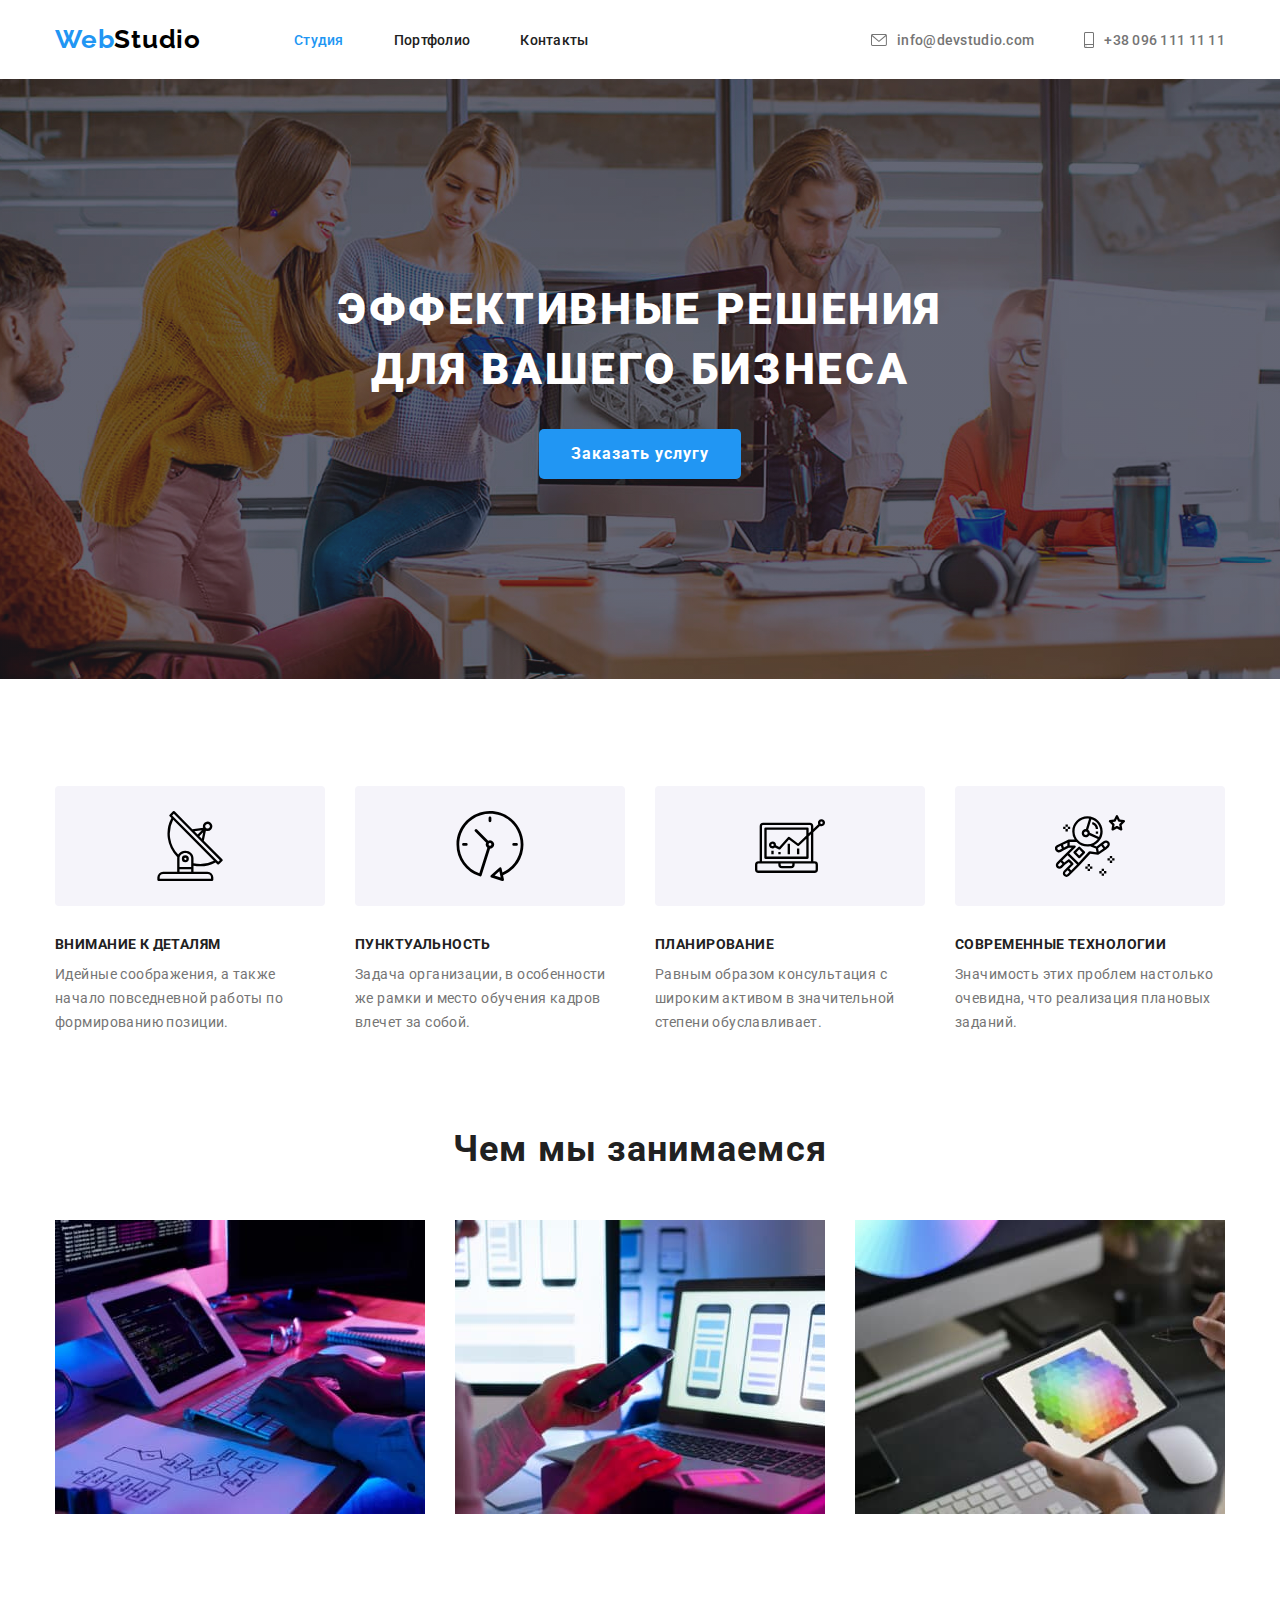
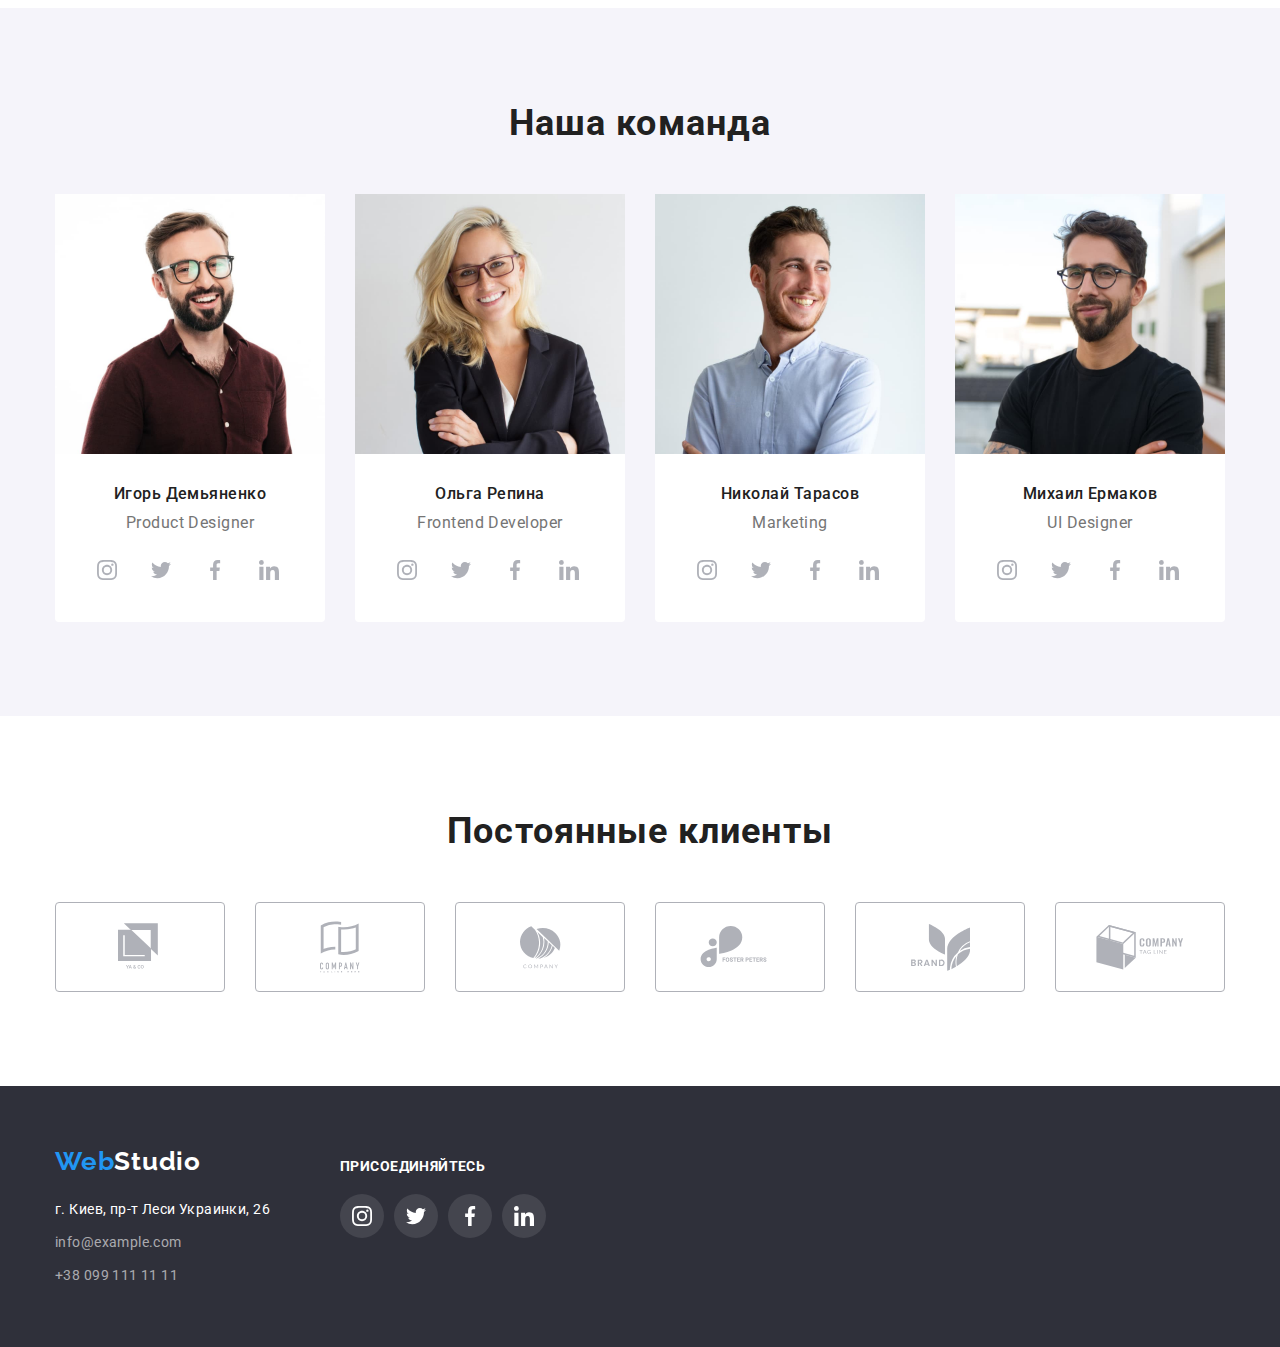
==== index.html @ 97692de7 "add files" ====
<!DOCTYPE html>
<html lang="ru">
  <head>
    <meta charset="UTF-8" />
    <meta name="viewport" content="width=device-width, initial-scale=1.0" />
    <title>Студия</title>
    <link rel="preconnect" href="https://fonts.gstatic.com" />
    <link
      href="https://fonts.googleapis.com/css2?family=Raleway:wght@400;700&family=Roboto:wght@400;500;700;900&display=swap"
      rel="stylesheet"
    />
    <link rel="stylesheet" href="./css/modern-normalize.css" />
    <link rel="stylesheet" href="./css/styles.css" />
  </head>
  <body>
    <!-- навигация в верху страницы-->
    <header>
      <div class="container">
        <nav class="nav-logo">
          <a href="./index.html" class="logo-link"
            ><span class="logo-link-part">Web</span>Studio</a
          >
          <ul class="nav-header">
            <li><a href="" class="nav-header-item current">Студия</a></li>
            <li>
              <a href="./portfolio.html" class="nav-header-item">Портфолио</a>
            </li>
            <li><a href="" class="nav-header-item">Контакты</a></li>
          </ul>
          <ul class="header-contacts">
            <li>
              <a href="mailto:info@devstudio.com" class="header-contacts-item">
                <svg class="icon-mail" width="16" height="12">
                  <use
                    href="./images/icons/symbol-defs.svg#icon-envelope"
                  ></use>
                </svg>
                info@devstudio.com</a
              >
            </li>
            <li>
              <a href="tel:+380961111111" class="header-contacts-item">
                <svg class="icon-smartphone" width="10" height="16">
                  <use
                    href="./images/icons/symbol-defs.svg#icon-smartphone"
                  ></use>
                </svg>
                +38 096 111 11 11</a
              >
            </li>
          </ul>
        </nav>
      </div>
    </header>

    <main>
      <!-- заказать услугу -->
      <section class="tagline-section">
        <div class="container">
          <h1 class="tagline-section-title">
            Эффективные решения для вашего бизнеса
          </h1>
          <a href="#" class="tagline-section-order">Заказать услугу</a>
        </div>
      </section>

      <!-- особенности (Наши преимущества) -->
      <section class="container advantages-section">
        <h2 class="visually-hidden">Наши преимущества</h2>
        <ul class="advantages-section-list">
          <li>
            <div class="icon-advantages-wrapper">
              <svg class="icon-advantages" width="70" height="70">
                <use href="./images/icons/symbol-defs.svg#icon-antenna-1"></use>
              </svg>
            </div>
            <h3 class="advantages-section-title">Внимание к деталям</h3>
            <p class="advantages-section-text">
              Идейные соображения, а также начало повседневной работы по
              формированию позиции.
            </p>
          </li>
          <li>
            <div class="icon-advantages-wrapper">
              <svg class="icon-advantages" width="70" height="70">
                <use href="./images/icons/symbol-defs.svg#icon-clock-1"></use>
              </svg>
            </div>
            <h3 class="advantages-section-title">Пунктуальность</h3>
            <p class="advantages-section-text">
              Задача организации, в особенности же рамки и место обучения кадров
              влечет за собой.
            </p>
          </li>
          <li>
            <div class="icon-advantages-wrapper">
              <svg class="icon-advantages" width="70" height="70">
                <use href="./images/icons/symbol-defs.svg#icon-diagram-1"></use>
              </svg>
            </div>
            <h3 class="advantages-section-title">Планирование</h3>
            <p class="advantages-section-text">
              Равным образом консультация с широким активом в значительной
              степени обуславливает.
            </p>
          </li>
          <li>
            <div class="icon-advantages-wrapper">
              <svg class="icon-advantages" width="70" height="70">
                <use
                  href="./images/icons/symbol-defs.svg#icon-astronaut-1"
                ></use>
              </svg>
            </div>
            <h3 class="advantages-section-title">Современные технологии</h3>
            <p class="advantages-section-text">
              Значимость этих проблем настолько очевидна, что реализация
              плановых заданий.
            </p>
          </li>
        </ul>
      </section>

      <!-- чем мы занимаемся -->
      <section class="busy-section container">
        <h2 class="section-title">Чем мы занимаемся</h2>
        <ul class="busy-section-list">
          <li>
            <img src="./images/pc-graph.jpg" alt="Разработка" />
          </li>
          <li>
            <img src="./images/mob-pc.jpg" alt="Приложения" />
          </li>
          <li>
            <img src="./images/pocket-color.jpg" alt="Дизайн" />
          </li>
        </ul>
      </section>

      <!-- наша команда -->
      <section class="team-section">
        <div class="container">
          <h2 class="section-title">Наша команда</h2>
          <ul>
            <li class="team-section-item">
              <img src="./images/idemyanenko.jpg" alt="Игорь Демьяненко" />
              <div class="team-section-text">
                <h3 class="team-section-name">Игорь Демьяненко</h3>
                <p class="team-section-position">Product Designer</p>
                <ul class="team-social-list">
                  <li class="team-social-item">
                    <a href="#" class="team-social-link">
                      <svg width="44" height="44">
                        <use
                          href="./images/icons/symbol-defs.svg#icon-instagram-2"
                        ></use>
                      </svg>
                    </a>
                  </li>
                  <li class="team-social-item">
                    <a href="#" class="team-social-link">
                      <svg width="44" height="44">
                        <use
                          href="./images/icons/symbol-defs.svg#icon-twitter-1"
                        ></use>
                      </svg>
                    </a>
                  </li>
                  <li class="team-social-item">
                    <a href="#" class="team-social-link">
                      <svg width="44" height="44">
                        <use
                          href="./images/icons/symbol-defs.svg#icon-facebook-1"
                        ></use>
                      </svg>
                    </a>
                  </li>
                  <li class="team-social-item">
                    <a href="#" class="team-social-link">
                      <svg width="44" height="44">
                        <use
                          href="./images/icons/symbol-defs.svg#icon-linkedin-1"
                        ></use>
                      </svg>
                    </a>
                  </li>
                </ul>
              </div>
            </li>
            <li class="team-section-item">
              <img src="./images/orepina.jpg" alt="Ольга Репина" />
              <div class="team-section-text">
                <h3 class="team-section-name">Ольга Репина</h3>
                <p class="team-section-position">Frontend Developer</p>
                <ul class="team-social-list">
                  <li class="team-social-item">
                    <a href="#" class="team-social-link">
                      <svg width="44" height="44">
                        <use
                          href="./images/icons/symbol-defs.svg#icon-instagram-2"
                        ></use>
                      </svg>
                    </a>
                  </li>
                  <li class="team-social-item">
                    <a href="#" class="team-social-link">
                      <svg width="44" height="44">
                        <use
                          href="./images/icons/symbol-defs.svg#icon-twitter-1"
                        ></use>
                      </svg>
                    </a>
                  </li>
                  <li class="team-social-item">
                    <a href="#" class="team-social-link">
                      <svg width="44" height="44">
                        <use
                          href="./images/icons/symbol-defs.svg#icon-facebook-1"
                        ></use>
                      </svg>
                    </a>
                  </li>
                  <li class="team-social-item">
                    <a href="#" class="team-social-link">
                      <svg width="44" height="44">
                        <use
                          href="./images/icons/symbol-defs.svg#icon-linkedin-1"
                        ></use>
                      </svg>
                    </a>
                  </li>
                </ul>
              </div>
            </li>
            <li class="team-section-item">
              <img src="./images/ntarasov.jpg" alt="Николай Тарасов" />
              <div class="team-section-text">
                <h3 class="team-section-name">Николай Тарасов</h3>
                <p class="team-section-position">Marketing</p>
                <ul class="team-social-list">
                  <li class="team-social-item">
                    <a href="#" class="team-social-link">
                      <svg width="44" height="44">
                        <use
                          href="./images/icons/symbol-defs.svg#icon-instagram-2"
                        ></use>
                      </svg>
                    </a>
                  </li>
                  <li class="team-social-item">
                    <a href="#" class="team-social-link">
                      <svg width="44" height="44">
                        <use
                          href="./images/icons/symbol-defs.svg#icon-twitter-1"
                        ></use>
                      </svg>
                    </a>
                  </li>
                  <li class="team-social-item">
                    <a href="#" class="team-social-link">
                      <svg width="44" height="44">
                        <use
                          href="./images/icons/symbol-defs.svg#icon-facebook-1"
                        ></use>
                      </svg>
                    </a>
                  </li>
                  <li class="team-social-item">
                    <a href="#" class="team-social-link">
                      <svg width="44" height="44">
                        <use
                          href="./images/icons/symbol-defs.svg#icon-linkedin-1"
                        ></use>
                      </svg>
                    </a>
                  </li>
                </ul>
              </div>
            </li>
            <li class="team-section-item">
              <img src="./images/mermakov.jpg" alt="Михаил Ермаков" />
              <div class="team-section-text">
                <h3 class="team-section-name">Михаил Ермаков</h3>
                <p class="team-section-position">UI Designer</p>
                <ul class="team-social-list">
                  <li class="team-social-item">
                    <a href="#" class="team-social-link">
                      <svg width="44" height="44">
                        <use
                          href="./images/icons/symbol-defs.svg#icon-instagram-2"
                        ></use>
                      </svg>
                    </a>
                  </li>
                  <li class="team-social-item">
                    <a href="#" class="team-social-link">
                      <svg width="44" height="44">
                        <use
                          href="./images/icons/symbol-defs.svg#icon-twitter-1"
                        ></use>
                      </svg>
                    </a>
                  </li>
                  <li class="team-social-item">
                    <a href="#" class="team-social-link">
                      <svg width="44" height="44">
                        <use
                          href="./images/icons/symbol-defs.svg#icon-facebook-1"
                        ></use>
                      </svg>
                    </a>
                  </li>
                  <li class="team-social-item">
                    <a href="#" class="team-social-link">
                      <svg width="44" height="44">
                        <use
                          href="./images/icons/symbol-defs.svg#icon-linkedin-1"
                        ></use>
                      </svg>
                    </a>
                  </li>
                </ul>
              </div>
            </li>
          </ul>
        </div>
      </section>

      <!-- СЕКЦИЯ ПОСТОЯННЫЕ КЛИЕНТЫ -->
      <section class="regular-customers">
        <div class="container">
          <h2 class="section-title">Постоянные клиенты</h2>
          <ul class="regular-list">
            <li>
              <a href="#" class="regular-link">
                <svg width="44" height="49">
                  <use href="./images/icons/symbol-defs.svg#icon-logo-1"></use>
                </svg>
              </a>
            </li>
            <li>
              <div class="icon-regular-wrapper">
                <a href="#" class="regular-link">
                  <svg width="40" height="52">
                    <use
                      href="./images/icons/symbol-defs.svg#icon-logo-2"
                    ></use>
                  </svg>
                </a>
              </div>
            </li>
            <li>
              <div class="icon-regular-wrapper">
                <a href="#" class="regular-link">
                  <svg width="41" height="43">
                    <use
                      href="./images/icons/symbol-defs.svg#icon-logo-3"
                    ></use>
                  </svg>
                </a>
              </div>
            </li>
            <li>
              <div class="icon-regular-wrapper">
                <a href="#" class="regular-link">
                  <svg width="80" height="42">
                    <use
                      href="./images/icons/symbol-defs.svg#icon-logo-4"
                    ></use>
                  </svg>
                </a>
              </div>
            </li>
            <li>
              <div class="icon-regular-wrapper">
                <a href="#" class="regular-link">
                  <svg width="59" height="47">
                    <use
                      href="./images/icons/symbol-defs.svg#icon-logo-5"
                    ></use>
                  </svg>
                </a>
              </div>
            </li>
            <li>
              <div class="icon-regular-wrapper">
                <a href="#" class="regular-link">
                  <svg width="88" height="45">
                    <use
                      href="./images/icons/symbol-defs.svg#icon-logo-6"
                    ></use>
                  </svg>
                </a>
              </div>
            </li>
          </ul>
        </div>
      </section>
    </main>

    <!-- footer -->
    <footer class="footer">
      <div class="container">
        <div class="footer-contacts-wrapper">
          <a href="./index.html" class="logo-link-footer"
            ><span class="logo-link-part">Web</span>Studio</a
          >
          <address>
            <p class="footer-location-text">г. Киев, пр-т Леси Украинки, 26</p>
            <a href="mailto:info@example.com" class="footer-contacts"
              >info@example.com
            </a>
            <a href="tel:+380991111111" class="footer-contacts"
              >+38 099 111 11 11
            </a>
          </address>
        </div>
        <div class="footer-join">
          <h3>Присоединяйтесь</h3>
          <ul class="footer-social-list">
            <li class="footer-social-item">
              <a href="#" class="footer-social-link">
                <svg width="44" height="44">
                  <use
                    href="./images/icons/symbol-defs.svg#icon-instagram-2"
                  ></use>
                </svg>
              </a>
            </li>
            <li class="footer-social-item">
              <a href="#" class="footer-social-link">
                <svg width="44" height="44">
                  <use
                    href="./images/icons/symbol-defs.svg#icon-twitter-1"
                  ></use>
                </svg>
              </a>
            </li>
            <li class="footer-social-item">
              <a href="#" class="footer-social-link">
                <svg width="44" height="44">
                  <use
                    href="./images/icons/symbol-defs.svg#icon-facebook-1"
                  ></use>
                </svg>
              </a>
            </li>
            <li class="footer-social-item">
              <a href="#" class="footer-social-link">
                <svg width="44" height="44">
                  <use
                    href="./images/icons/symbol-defs.svg#icon-linkedin-1"
                  ></use>
                </svg>
              </a>
            </li>
          </ul>
        </div>
      </div>
    </footer>
  </body>
</html>
---- css/styles.css ----
:root {
  --brand-color: rgba(33, 150, 243, 1);
  --text-blue-color: rgba(33, 150, 243, 1);
  --text-white-color: rgba(255, 255, 255, 1);
  --text-logo-color: rgba(0, 0, 0, 1);
  --text-bold-color: rgba(33, 33, 33, 1);
  --text-main-color: rgba(117, 117, 117, 1);
  --link-hover-color: rgba(33, 150, 243, 1);
  --link-footer-color: rgba(255, 255, 255, 0.6);
  --background-dark: rgba(47, 48, 58, 1);
  --background-light: rgba(245, 244, 250, 1);
  --background-white: rgba(255, 255, 255, 1);

  --card-set-gap: 30px;
}

body {
  font-family: 'Roboto', sans-serif;
  /* font-family: 'Raleway', sans-serif; */
}

h1,
h2,
h3,
h4,
h5,
h6,
p {
  margin: 0;
}

img {
  display: block;
  max-width: 100%;
  height: auto;
}

/* ---COMMON--- */

.section-title {
  font-weight: bold;
  font-size: 36px;
  line-height: 42px;
  text-align: center;
  letter-spacing: 0.03em;
  color: var(--text-bold-color);
}

.nav-header-item.current {
  color: var(--link-hover-color);
}

.visually-hidden {
  position: absolute;
  width: 1px;
  height: 1px;
  margin: -1px;
  border: 0;
  padding: 0;
  white-space: nowrap;
  clip-path: inset(100%);
  clip: rect(0 0 0 0);
  overflow: hidden;
}

/* CONTAINER */
.container {
  width: 1200px;
  padding-left: 15px;
  padding-right: 15px;

  margin-left: auto;
  margin-right: auto;

  /* outline: 1px solid tomato; */
}

/* ---INDEX.HTML--- */

/* HEADER */

.nav-logo,
.nav-header,
.header-contacts {
  display: flex;
}

.nav-logo {
  justify-content: space-between;
  align-items: center;

  padding-top: 24px;
  padding-bottom: 24px;
}

.nav-logo .logo-link {
  font-family: 'Raleway', sans-serif;
  font-weight: bold;
  font-size: 26px;
  line-height: 31px;
  letter-spacing: 0.03em;
  color: var(--text-logo-color);
}

.logo-link {
  margin-right: 93px;
}

.logo-link-part {
  color: var(--brand-color);
}

.nav-header {
  font-weight: 500;
  font-size: 14px;
  line-height: 16px;
  letter-spacing: 0.02em;
}

.nav-header li:not(:first-child) {
  margin-left: 50px;
}

.nav-header-item {
  padding-top: 32px;
  padding-bottom: 19px;

  color: var(--text-bold-color);
}

.nav-header-item:hover,
.nav-header-item:focus {
  color: var(--link-hover-color);
}

.header-contacts {
  font-weight: 500;
  font-size: 14px;
  line-height: 16px;
  letter-spacing: 0.02em;
}

.header-contacts {
  /* margin-left: 331px; */
  margin-left: auto;
}

.header-contacts li:last-child {
  margin-left: 50px;
}

.header-contacts-item {
  display: flex;
  align-items: center;

  color: var(--text-main-color);
}

.header-contacts-item:hover,
.header-contacts-item:focus {
  color: var(--link-hover-color);
}

.icon-mail {
  margin-right: 10px;
  fill: currentColor;
}

.icon-smartphone {
  margin-right: 10px;
  /* fill: var(--text-main-color); */
  fill: currentColor;
}

/* СЕКЦИЯ ЗАКАЗАТЬ УСЛУГУ */

.tagline-section {
  max-width: 1600px;
  /* height: 600px; */
  margin-left: auto;
  margin-right: auto;
  padding-top: 200px;
  padding-bottom: 200px;

  background-color: var(--background-dark);
  background-image: linear-gradient(
      to right,
      rgba(47, 48, 58, 0.4),
      rgba(47, 48, 58, 0.4)
    ),
    url(../images/back-header.jpg);
  background-size: cover;
  background-repeat: no-repeat;
  background-position: center;
  text-align: center;
}

.tagline-section-title {
  /* padding-top: 200px; */
  width: 696px;
  margin-left: auto;
  margin-right: auto;

  font-weight: 900;
  font-size: 44px;
  line-height: 60px;
  /* or 136% */

  letter-spacing: 0.06em;
  text-transform: uppercase;
  color: var(--text-white-color);
}

.tagline-section-order {
  display: inline-block;
  margin-top: 30px;
  /* margin-bottom: 200px; */
  padding: 10px 32px;

  font-weight: bold;
  font-size: 16px;
  line-height: 30px;
  /* identical to box height, or 187% */

  /* text-align: center; */
  letter-spacing: 0.06em;
  color: var(--text-white-color);
  background: var(--brand-color);
  border-radius: 5px;
}

.advantages-section {
  padding-top: 107px;
}

.container.advantages-section ul {
  display: flex;
  justify-content: space-between;
}

/* .advantages-section-list .icon-advantages{
  display: flex;.
  justify-content: center;
  align-items: center;
} */

.icon-advantages-wrapper {
  height: 120px;
  padding: 25px 100px;
  margin-bottom: 30px;

  background-color: var(--background-light);
  border-radius: 4px;
}

.icon-advantages {
  display: block;
  margin-left: auto;
  margin-right: auto;
}

.advantages-section-list li:not(:last-child) {
  margin-right: 30px;
}

.advantages-section-title {
  margin-bottom: 10px;

  font-weight: bold;
  font-size: 14px;
  line-height: 16px;
  letter-spacing: 0.03em;
  text-transform: uppercase;
  color: var(--text-bold-color);
}

.advantages-section-text {
  /* margin-top: 10px; */

  font-size: 14px;
  line-height: 24px;
  /* or 171% */
  letter-spacing: 0.03em;
  color: var(--text-main-color);
}

.busy-section .section-title {
  margin-bottom: 50px;
}

.busy-section {
  padding-top: 94px;
  padding-bottom: 94px;
}

.busy-section-list {
  display: flex;
  justify-content: space-between;
}

.busy-section-list li:not(:last-child) {
  margin-right: 30px;
}

.team-section {
  background-color: var(--background-light);
}

.team-section > .container {
  padding-top: 94px;
  padding-bottom: 94px;
}

.team-section .section-title {
  margin-bottom: 50px;
}

.team-section ul {
  display: flex;
}

.team-section-item {
  border-bottom-left-radius: 4px;
  border-bottom-right-radius: 4px;

  background-color: var(--background-white);
}

.team-section-item:not(:last-child) {
  margin-right: 30px;
}

.team-section-text {
  padding: 30px;
  /* text-align: center; */
}

.team-section-name {
  font-weight: 500;
  font-size: 16px;
  line-height: 19px;
  /* identical to box height */
  text-align: center;
  letter-spacing: 0.03em;
  color: var(--text-bold-color);
}

.team-section-position {
  margin-top: 10px;
  margin-bottom: 16px;

  font-weight: normal;
  font-size: 16px;
  line-height: 19px;
  /* identical to box height */
  text-align: center;
  letter-spacing: 0.03em;
  color: var(--text-main-color);
}

/* .team-social-list {
  margin: 16px 32px 30px 32px;
} */

.team-social-list li:not(:last-child) {
  margin-right: 10px;
}

.team-social-item {
  display: flex;
  justify-content: center;
  align-items: center;
}

.team-social-link {
  display: flex;
  justify-content: center;
  align-items: center;

  width: 44px;
  height: 44px;

  border-radius: 50%;
  color: rgba(175, 177, 184, 1);

  /* outline: 1px solid red; */
}

.team-social-link svg {
  width: 20px;
  height: 20px;
  fill: currentColor;
}

.team-social-link:hover,
.team-social-link:focus {
  background-color: var(--link-hover-color);
  color: var(--text-white-color);
}

/* СЕКЦИЯ ПОСТОЯННЫЕ КЛИЕНТЫ */
.regular-customers .container {
  padding-top: 94px;
  padding-bottom: 94px;

  color: rgba(175, 177, 184, 1);
}

.regular-customers ul {
  display: flex;
}

.regular-customers h2 {
  margin-bottom: 50px;
}

.regular-list li:not(:last-child) {
  margin-right: 30px;
}

.regular-link {
  display: flex;
  justify-content: center;
  align-items: center;

  width: 170px;
  height: 90px;

  color: rgba(175, 177, 184, 1);
  border: 1px solid rgba(175, 177, 184, 1);
  border-radius: 4px;
}

.regular-link svg {
  fill: currentColor;
}

.regular-link:hover,
.regular-link:focus {
  color: var(--link-hover-color);
  border: 1px solid var(--link-hover-color);
}

/* FOOTER */
.footer {
  background-color: var(--background-dark);
}

.footer .container {
  padding-top: 60px;
  padding-bottom: 60px;

  display: flex;
}

.footer-contacts-wrapper {
  margin-right: 70px;
}

.footer ul {
  display: flex;
}

.logo-link-footer {
  display: inline-block;
  margin-bottom: 20px;

  font-family: 'Raleway', sans-serif;
  font-weight: bold;
  font-size: 26px;
  line-height: 31px;
  letter-spacing: 0.03em;
  color: var(--text-white-color);
}

.footer-location-text {
  font-weight: normal;
  font-size: 14px;
  line-height: 24px;
  /* or 171% */
  letter-spacing: 0.03em;
  color: var(--text-white-color);
}

.footer-contacts {
  display: block;
  margin-top: 9px;

  font-weight: normal;
  font-size: 14px;
  line-height: 24px;
  /* or 171% */
  letter-spacing: 0.03em;
  color: var(--link-footer-color);
}

.footer-contacts:hover,
.footer-contacts:focus {
  color: var(--link-hover-color);
}

.footer-join {
  margin-top: 12px;
}

.footer-join h3 {
  margin-bottom: 20px;

  font-weight: bold;
  font-size: 14px;
  line-height: 16px;
  letter-spacing: 0.03em;
  text-transform: uppercase;

  color: var(--text-white-color);
}

.footer-social-list li:not(:last-child) {
  margin-right: 10px;
}

.footer-social-item {
  display: flex;
  justify-content: center;
  align-items: center;
}

.footer-social-link {
  display: flex;
  justify-content: center;
  align-items: center;

  width: 44px;
  height: 44px;

  border-radius: 50%;
  background-color: rgba(255, 255, 255, 0.1);
  color: var(--text-white-color);

  /* outline: 1px solid red; */
}

.footer-social-link svg {
  width: 20px;
  height: 20px;
  fill: currentColor;
}

.footer-social-link:hover,
.footer-social-link:focus {
  background-color: var(--link-hover-color);
  color: var(--text-white-color);
}

/* ---PORTFOLIO.HTML--- */

.portfolio-header {
  border-bottom: 1px solid #ececec;
}

.nav-logo.portfolio-nav-logo {
  padding-bottom: 25px;
}

.portfolio.container {
  padding-top: 94px;
  padding-bottom: 94px;
}

.portfolio-button-list > li:not(:last-child) {
  margin-right: 8px;
}

.portfolio-button-list {
  display: flex;
  justify-content: center;

  margin-bottom: 50px;
}

.works-button {
  display: block;
  padding: 6px 22px;

  font-weight: 500;
  font-size: 16px;
  line-height: 26px;
  /* identical to box height, or 162% */
  text-align: center;
  letter-spacing: 0.03em;

  color: var(--text-bold-color);
  border: none;
  border-radius: 3px;
}

.works-button:hover,
.works-button:focus {
  color: var(--text-white-color);
  background-color: var(--link-hover-color);
  box-shadow: 0px 3px 1px rgba(0, 0, 0, 0.1), 0px 1px 2px rgba(0, 0, 0, 0.08),
    0px 2px 2px rgba(0, 0, 0, 0.12);
}

/* --- CARDS GRID --- */

.card-set {
  display: flex;
  flex-wrap: wrap;
  margin-left: calc(-1 * var(--card-set-gap));
  margin-top: calc(-1 * var(--card-set-gap));
}

.card-set > .card-set-item {
  flex-basis: calc(100% / 3 - var(--card-set-gap));
  margin-left: var(--card-set-gap);
  margin-top: var(--card-set-gap);
}

.card-set-item {
  border: 1px solid #eeeeee;
}

.card-set-item a:hover {
  display: inline-block;
  box-shadow: 0px 1px 1px rgba(0, 0, 0, 0.12), 0px 4px 4px rgba(0, 0, 0, 0.06),
    1px 4px 6px rgba(0, 0, 0, 0.16);
}

.card-set-text {
  padding: 20px 24px;
}

.works-cart-title {
  margin-bottom: 4px;

  font-weight: bold;
  font-size: 18px;
  line-height: 36px;
  /* identical to box height, or 200% */
  letter-spacing: 0.06em;

  color: var(--text-bold-color);
}

.works-cart-text {
  font-weight: normal;
  font-size: 16px;
  line-height: 30px;
  /* identical to box height, or 187% */
  letter-spacing: 0.03em;

  color: var(--text-main-color);
}
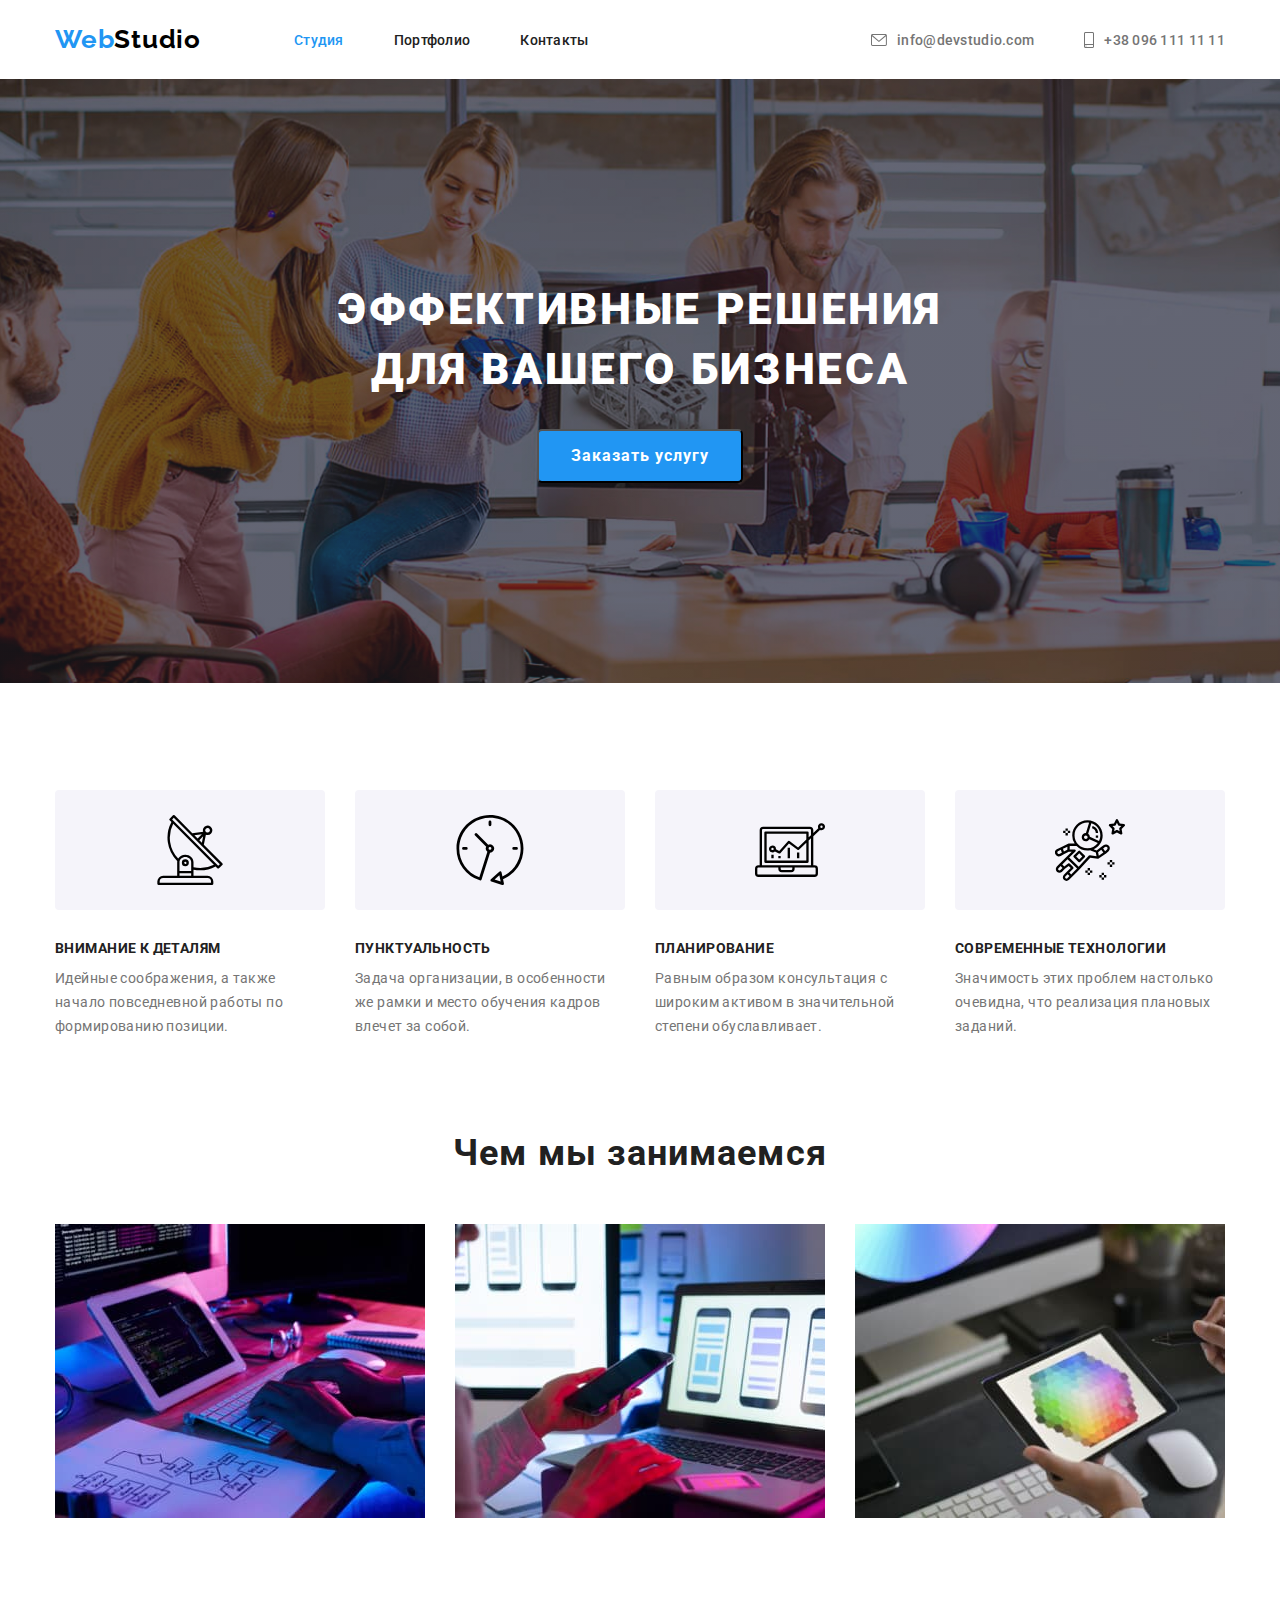
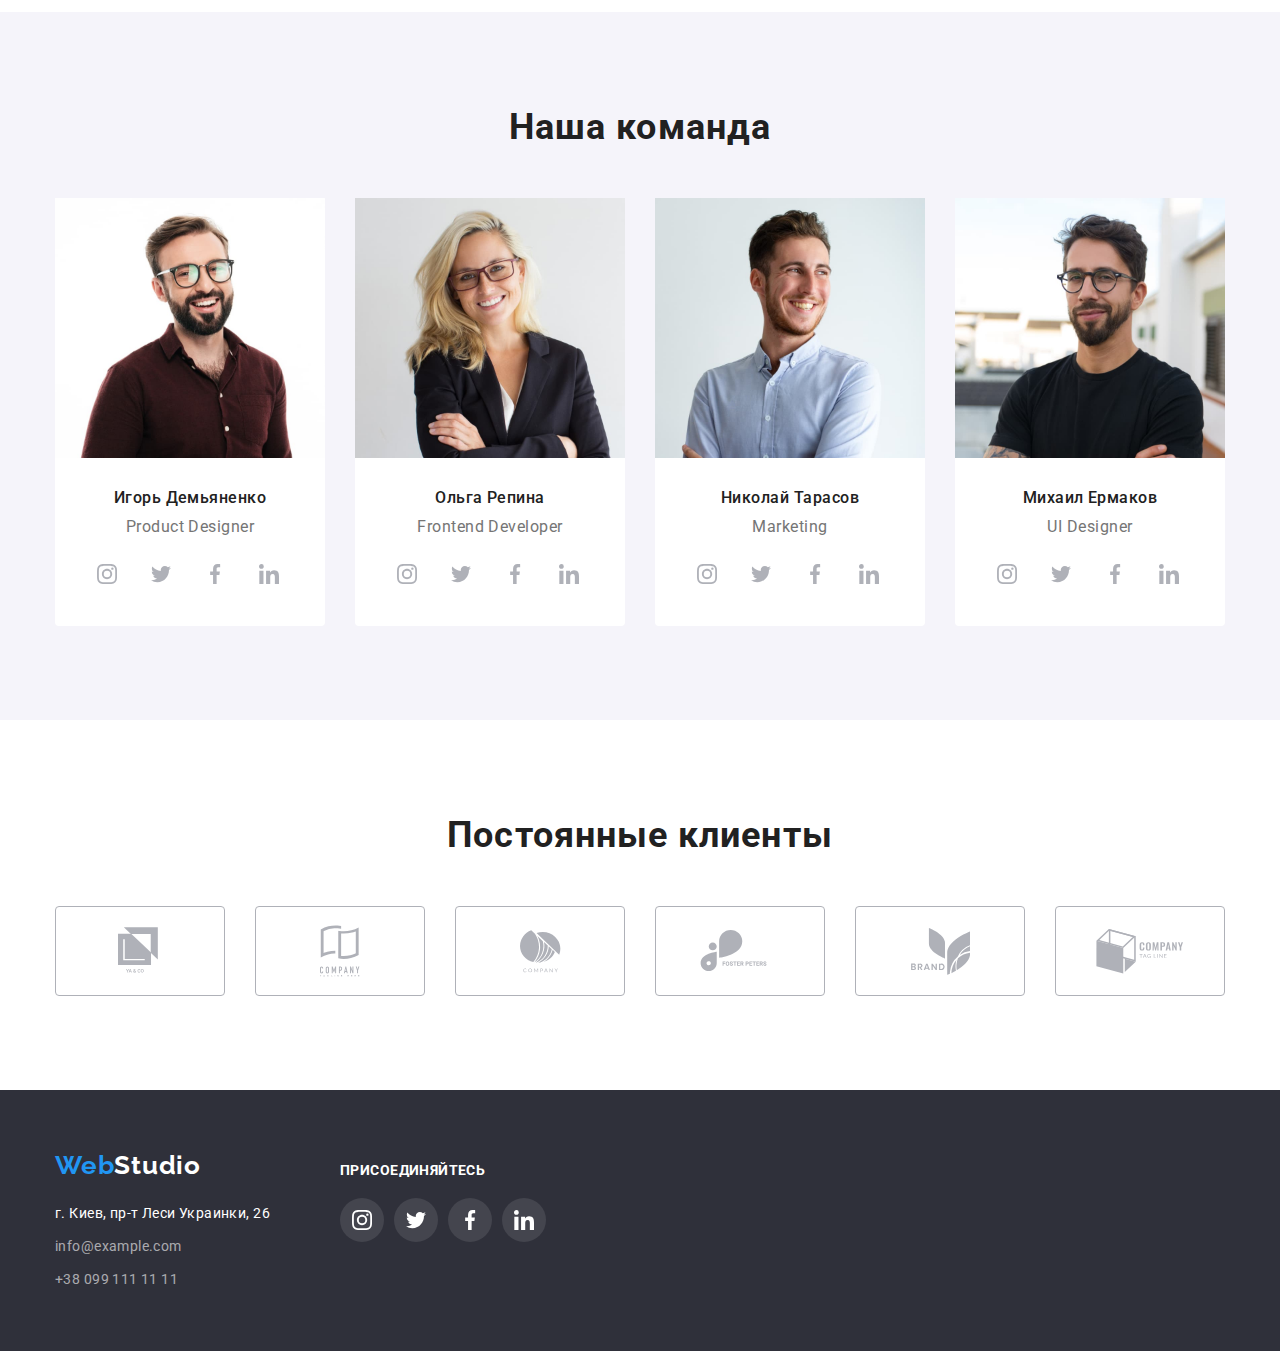
==== commit ebdeeea6: "upd styles" ====
--- a/index.html
+++ b/index.html
@@ -60,7 +60,9 @@
           <h1 class="tagline-section-title">
             Эффективные решения для вашего бизнеса
           </h1>
-          <a href="#" class="tagline-section-order">Заказать услугу</a>
+          <button type="button" class="tagline-section-order">
+            Заказать услугу
+          </button>
         </div>
       </section>
 
--- a/css/styles.css
+++ b/css/styles.css
@@ -12,6 +12,8 @@
   --background-white: rgba(255, 255, 255, 1);
 
   --card-set-gap: 30px;
+
+  --func-cubic: cubic-bezier(0.4, 0, 0.2, 1);
 }
 
 body {
@@ -121,11 +123,17 @@
   margin-left: 50px;
 }
 
+/* .nav-header li {
+  
+} */
+
 .nav-header-item {
   padding-top: 32px;
   padding-bottom: 19px;
 
   color: var(--text-bold-color);
+
+  transition: color 250ms var(--func-cubic);
 }
 
 .nav-header-item:hover,
@@ -154,6 +162,8 @@
   align-items: center;
 
   color: var(--text-main-color);
+
+  transition: color 250ms var(--func-cubic);
 }
 
 .header-contacts-item:hover,
@@ -589,17 +599,24 @@
   text-align: center;
   letter-spacing: 0.03em;
 
+  background-color: var(--background-light);
   color: var(--text-bold-color);
+
   border: none;
   border-radius: 3px;
+
+  transition: background-color 2500ms var(--funс-cubic),
+    color 2500ms var(--func-cubic), box-shadow 250ms var(--func-cubic);
 }
 
 .works-button:hover,
 .works-button:focus {
-  color: var(--text-white-color);
   background-color: var(--link-hover-color);
+  color: var(--text-white-color);
   box-shadow: 0px 3px 1px rgba(0, 0, 0, 0.1), 0px 1px 2px rgba(0, 0, 0, 0.08),
     0px 2px 2px rgba(0, 0, 0, 0.12);
+  transition: background-color 2500ms var(--funс-cubic),
+    color 2500ms var(--func-cubic), box-shadow 250ms var(--func-cubic);
 }
 
 /* --- CARDS GRID --- */
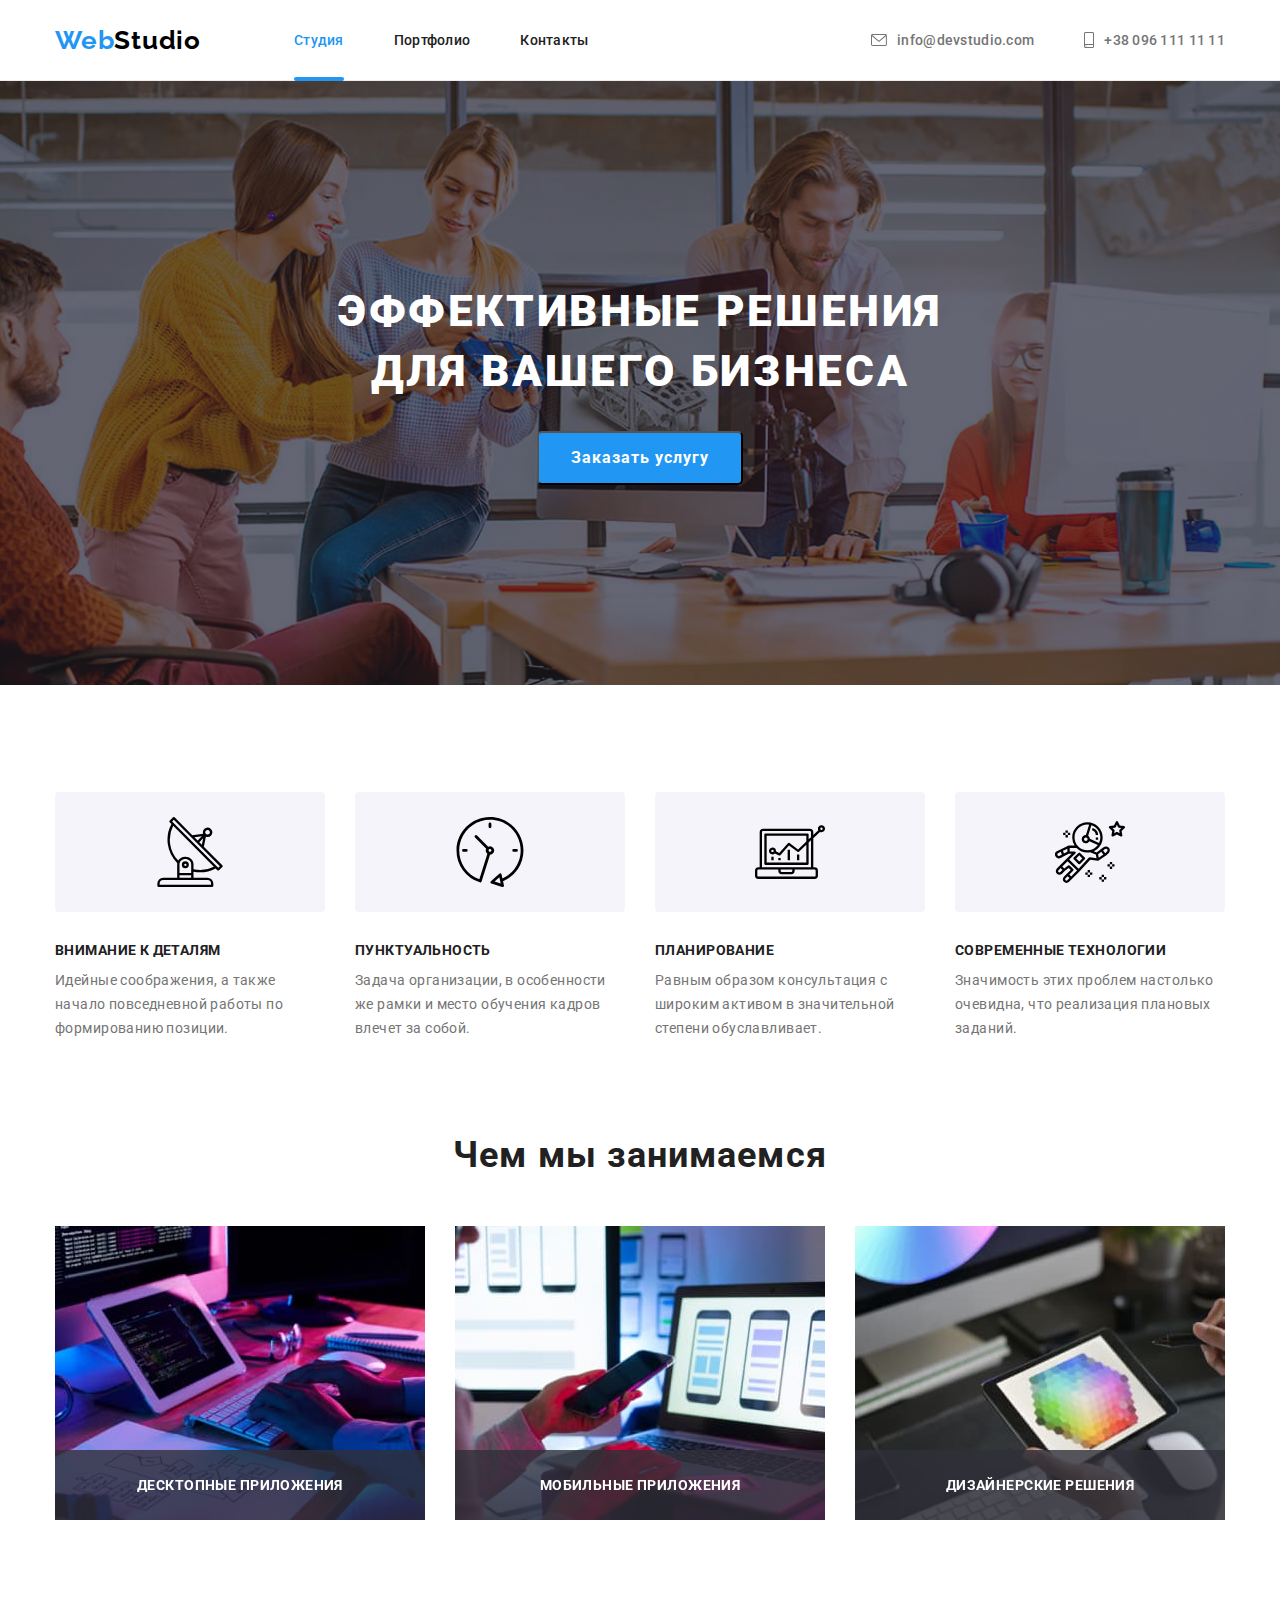
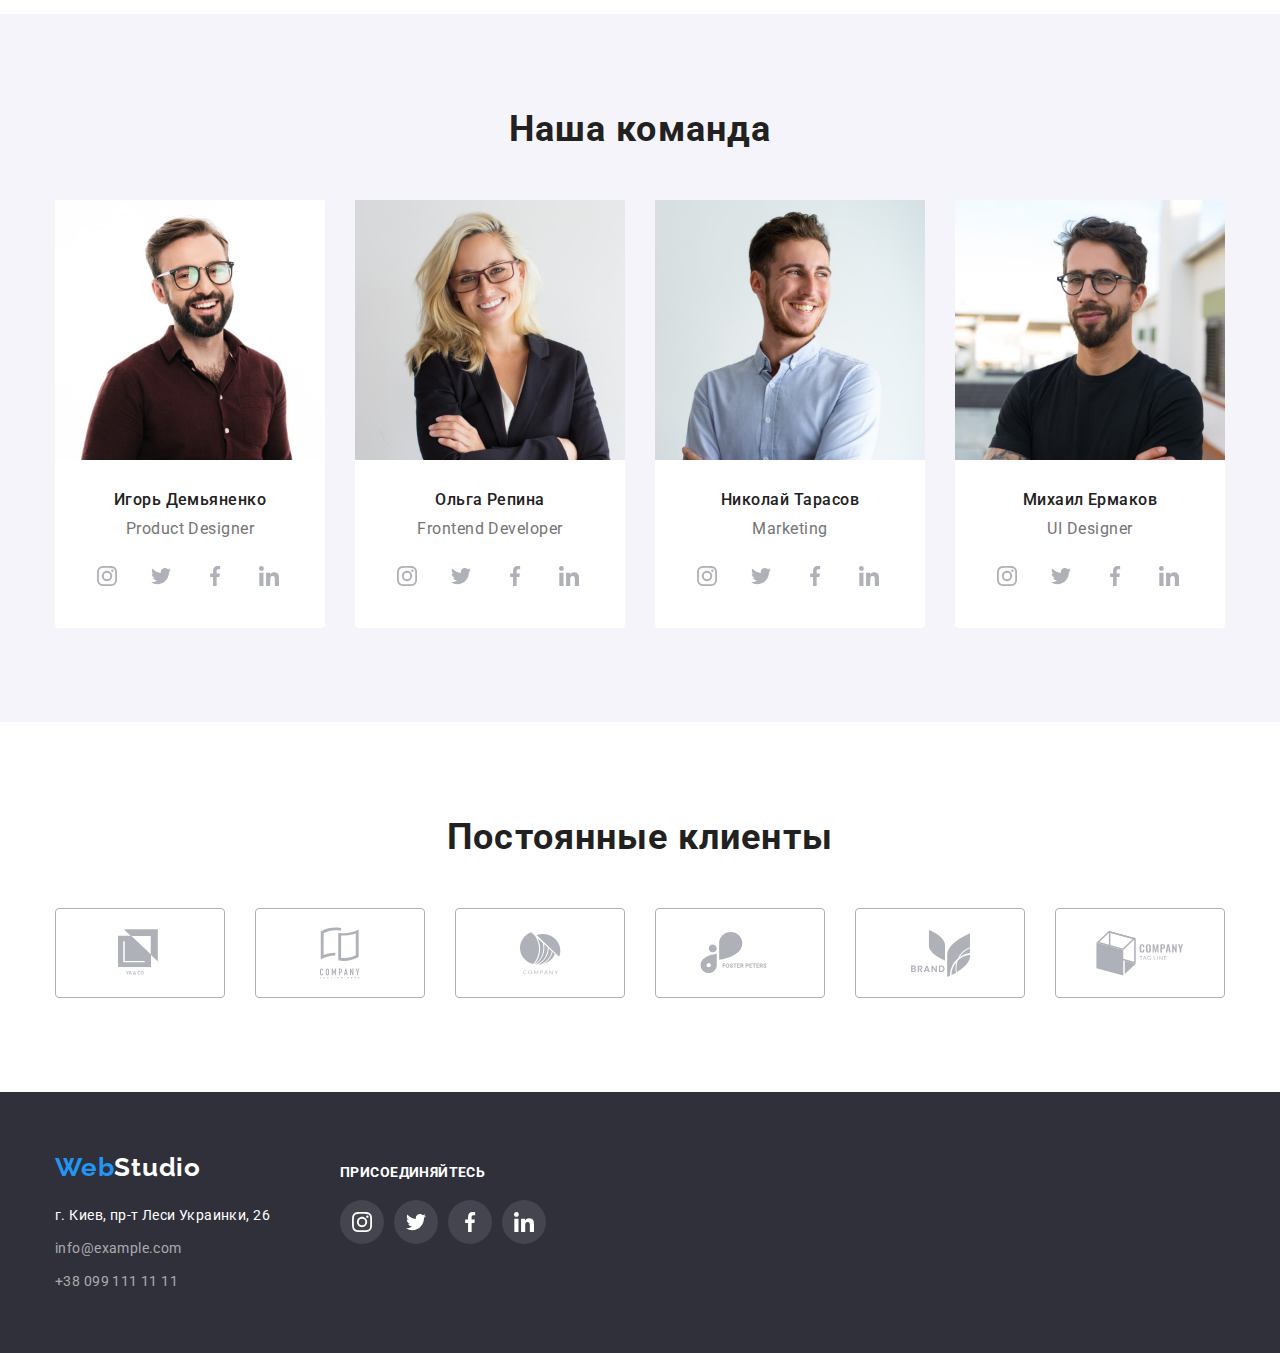
==== commit c51c9237: "upd files" ====
--- a/index.html
+++ b/index.html
@@ -14,7 +14,7 @@
   </head>
   <body>
     <!-- навигация в верху страницы-->
-    <header>
+    <header class="header-section">
       <div class="container">
         <nav class="nav-logo">
           <a href="./index.html" class="logo-link"
@@ -60,9 +60,33 @@
           <h1 class="tagline-section-title">
             Эффективные решения для вашего бизнеса
           </h1>
-          <button type="button" class="tagline-section-order">
+          <button type="button" class="tagline-section-order" data-modal-open>
             Заказать услугу
           </button>
+        </div>
+
+        <!-- МОДАЛКА -->
+        <div class="backdrop is-hidden" data-modal>
+          <div class="modal">
+            <p>
+              Lorem ipsum dolor sit amet consectetur adipisicing elit. Nulla
+              quis debitis quibusdam doloremque perspiciatis distinctio
+              consequuntur nobis ipsa dolore earum quisquam qui eveniet maxime
+              ad, numquam libero quos, veritatis accusantium similique tempora
+              nemo? Quo consequuntur iusto eius aut facilis doloribus aliquam
+              quae vitae dolor voluptatibus? Accusamus corrupti cumque odio
+              illo.
+            </p>
+            <button type="button" class="button-modal-close" data-modal-close>
+              <div>
+                <svg class="button-modal-close-icon" width="30" height="30">
+                  <use
+                    href="./images/icons/symbol-defs.svg#icon-close-modal"
+                  ></use>
+                </svg>
+              </div>
+            </button>
+          </div>
         </div>
       </section>
 
@@ -129,12 +153,15 @@
         <ul class="busy-section-list">
           <li>
             <img src="./images/pc-graph.jpg" alt="Разработка" />
+            <p>Десктопные приложения</p>
           </li>
           <li>
             <img src="./images/mob-pc.jpg" alt="Приложения" />
+            <p>Мобильные приложения</p>
           </li>
           <li>
             <img src="./images/pocket-color.jpg" alt="Дизайн" />
+            <p>Дизайнерские решения</p>
           </li>
         </ul>
       </section>
@@ -460,5 +487,7 @@
         </div>
       </div>
     </footer>
+
+    <script src="./js/modal.js"></script>
   </body>
 </html>
--- a/css/styles.css
+++ b/css/styles.css
@@ -65,6 +65,64 @@
   overflow: hidden;
 }
 
+/* MODALS */
+
+.backdrop {
+  position: fixed;
+  top: 0;
+  left: 0;
+  width: 100%;
+  height: 100%;
+  background-color: rgba(0, 0, 0, 0.2);
+
+  opacity: 1;
+
+  transition: opacity 250ms var(--func-cubic);
+}
+
+.backdrop.is-hidden {
+  opacity: 0;
+  pointer-events: none;
+}
+
+.backdrop.is-hidden .modal {
+  transform: translate(-50%, -50%) scale(1.1);
+}
+
+.modal {
+  position: absolute;
+  top: 50%;
+  left: 50%;
+
+  min-width: 528px;
+  min-height: 581px;
+
+  padding: 40px;
+
+  background-color: #fff;
+
+  transform: translate(-50%, -50%) scale(1);
+
+  transition: transform 250ms var(--func-cubic);
+}
+
+.button-modal-close {
+  position: relative;
+
+  border-radius: 50%;
+  color: #fff;
+}
+
+/* .button-modal-close div {
+  position: absolute;
+  top: 0;
+  left: 0;
+} */
+
+.button-modal-close-icon {
+  fill: currentColor;
+}
+
 /* CONTAINER */
 .container {
   width: 1200px;
@@ -81,6 +139,10 @@
 
 /* HEADER */
 
+.header-section {
+  border-bottom: 1px solid #ececec;
+}
+
 .nav-logo,
 .nav-header,
 .header-contacts {
@@ -91,8 +153,8 @@
   justify-content: space-between;
   align-items: center;
 
-  padding-top: 24px;
-  padding-bottom: 24px;
+  /* padding-top: 24px;
+  padding-bottom: 24px; */
 }
 
 .nav-logo .logo-link {
@@ -106,6 +168,8 @@
 
 .logo-link {
   margin-right: 93px;
+  padding-top: 24px;
+  padding-bottom: 24px;
 }
 
 .logo-link-part {
@@ -119,17 +183,18 @@
   letter-spacing: 0.02em;
 }
 
+.nav-header li {
+  position: relative;
+}
+
 .nav-header li:not(:first-child) {
   margin-left: 50px;
 }
 
-/* .nav-header li {
-  
-} */
-
 .nav-header-item {
+  display: inline-block;
   padding-top: 32px;
-  padding-bottom: 19px;
+  padding-bottom: 32px;
 
   color: var(--text-bold-color);
 
@@ -139,6 +204,20 @@
 .nav-header-item:hover,
 .nav-header-item:focus {
   color: var(--link-hover-color);
+}
+
+.nav-header-item.current::after {
+  content: '';
+
+  position: absolute;
+  left: 0;
+  bottom: -1px;
+
+  display: block;
+  width: 100%;
+  height: 4px;
+  background-color: var(--brand-color);
+  border-radius: 2px;
 }
 
 .header-contacts {
@@ -308,6 +387,28 @@
   justify-content: space-between;
 }
 
+.busy-section-list li {
+  position: relative;
+}
+
+.busy-section-list p {
+  position: absolute;
+  bottom: 0;
+  padding-top: 27px;
+  padding-bottom: 27px;
+
+  width: 100%;
+  text-align: center;
+
+  font-weight: bold;
+  font-size: 14px;
+  line-height: 16px;
+  letter-spacing: 0.03em;
+  text-transform: uppercase;
+  color: var(--text-white-color);
+  background-color: rgba(47, 48, 58, 0.8);
+}
+
 .busy-section-list li:not(:last-child) {
   margin-right: 30px;
 }
@@ -393,6 +494,9 @@
   border-radius: 50%;
   color: rgba(175, 177, 184, 1);
 
+  transition: background-color 250ms var(--func-cubic),
+    color 250ms var(--func-cubic);
+
   /* outline: 1px solid red; */
 }
 
@@ -439,6 +543,8 @@
   color: rgba(175, 177, 184, 1);
   border: 1px solid rgba(175, 177, 184, 1);
   border-radius: 4px;
+
+  transition: color 250ms var(--func-cubic), border 250ms var(--func-cubic);
 }
 
 .regular-link svg {
@@ -502,6 +608,8 @@
   /* or 171% */
   letter-spacing: 0.03em;
   color: var(--link-footer-color);
+
+  transition: color 250ms var(--func-cubic);
 }
 
 .footer-contacts:hover,
@@ -546,6 +654,9 @@
   border-radius: 50%;
   background-color: rgba(255, 255, 255, 0.1);
   color: var(--text-white-color);
+
+  transition: background-color 250ms var(--func-cubic),
+    color 250ms var(--func-cubic);
 
   /* outline: 1px solid red; */
 }
@@ -564,13 +675,13 @@
 
 /* ---PORTFOLIO.HTML--- */
 
-.portfolio-header {
+/* .portfolio-header {
   border-bottom: 1px solid #ececec;
-}
-
-.nav-logo.portfolio-nav-logo {
+} */
+
+/* .nav-logo.portfolio-nav-logo {
   padding-bottom: 25px;
-}
+} */
 
 .portfolio.container {
   padding-top: 94px;
@@ -589,13 +700,12 @@
 }
 
 .works-button {
-  display: block;
+  /* display: block; */
   padding: 6px 22px;
 
   font-weight: 500;
   font-size: 16px;
-  line-height: 26px;
-  /* identical to box height, or 162% */
+  line-height: 1.6; /* identical to box height, or 162% */
   text-align: center;
   letter-spacing: 0.03em;
 
@@ -605,8 +715,8 @@
   border: none;
   border-radius: 3px;
 
-  transition: background-color 2500ms var(--funс-cubic),
-    color 2500ms var(--func-cubic), box-shadow 250ms var(--func-cubic);
+  transition: background-color 250ms var(--func-cubic),
+    color 250ms var(--func-cubic);
 }
 
 .works-button:hover,
@@ -615,8 +725,6 @@
   color: var(--text-white-color);
   box-shadow: 0px 3px 1px rgba(0, 0, 0, 0.1), 0px 1px 2px rgba(0, 0, 0, 0.08),
     0px 2px 2px rgba(0, 0, 0, 0.12);
-  transition: background-color 2500ms var(--funс-cubic),
-    color 2500ms var(--func-cubic), box-shadow 250ms var(--func-cubic);
 }
 
 /* --- CARDS GRID --- */
@@ -638,10 +746,45 @@
   border: 1px solid #eeeeee;
 }
 
+.card-set-item a {
+  transition: box-shadow 250ms var(--func-cubic);
+}
+
+.card-set-item .thumb {
+  position: relative;
+}
+
+.card-set-text-overlay {
+  position: absolute;
+  top: 0;
+  left: 0;
+  width: 100%;
+  height: 100%;
+  background-color: rgba(33, 150, 243, 0.9);
+
+  transform: translateY(100%);
+  opacity: 0;
+  transition: transform 250ms var(--func-cubic), opacity 250ms var(--func-cubic);
+
+  padding: 63px 24px;
+
+  font-size: 18px;
+  line-height: 28px;
+  /* or 156% */
+  letter-spacing: 0.03em;
+  color: var(--text-white-color);
+}
+
 .card-set-item a:hover {
   display: inline-block;
   box-shadow: 0px 1px 1px rgba(0, 0, 0, 0.12), 0px 4px 4px rgba(0, 0, 0, 0.06),
     1px 4px 6px rgba(0, 0, 0, 0.16);
+}
+
+.card-set-item a:hover .card-set-text-overlay,
+.card-set-item a:focus .card-set-text-overlay {
+  transform: translateY(0%);
+  opacity: 1;
 }
 
 .card-set-text {
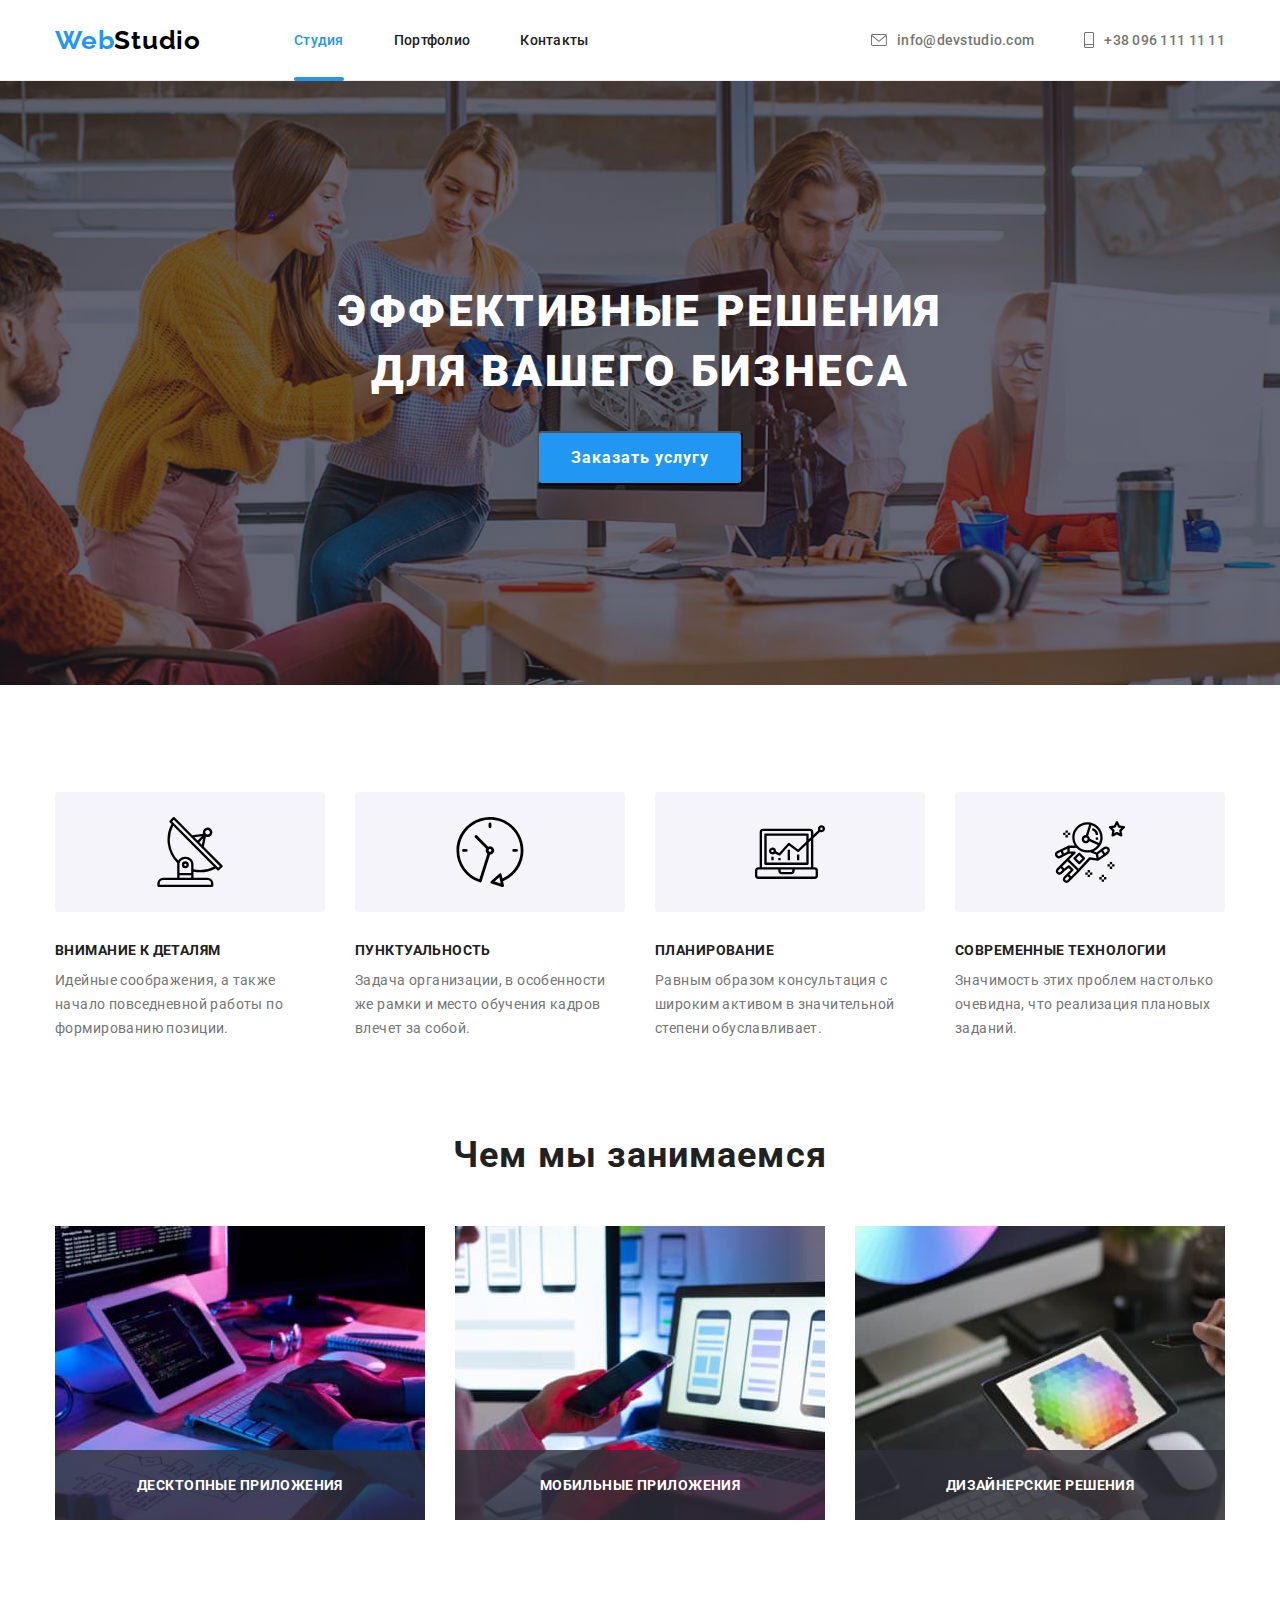
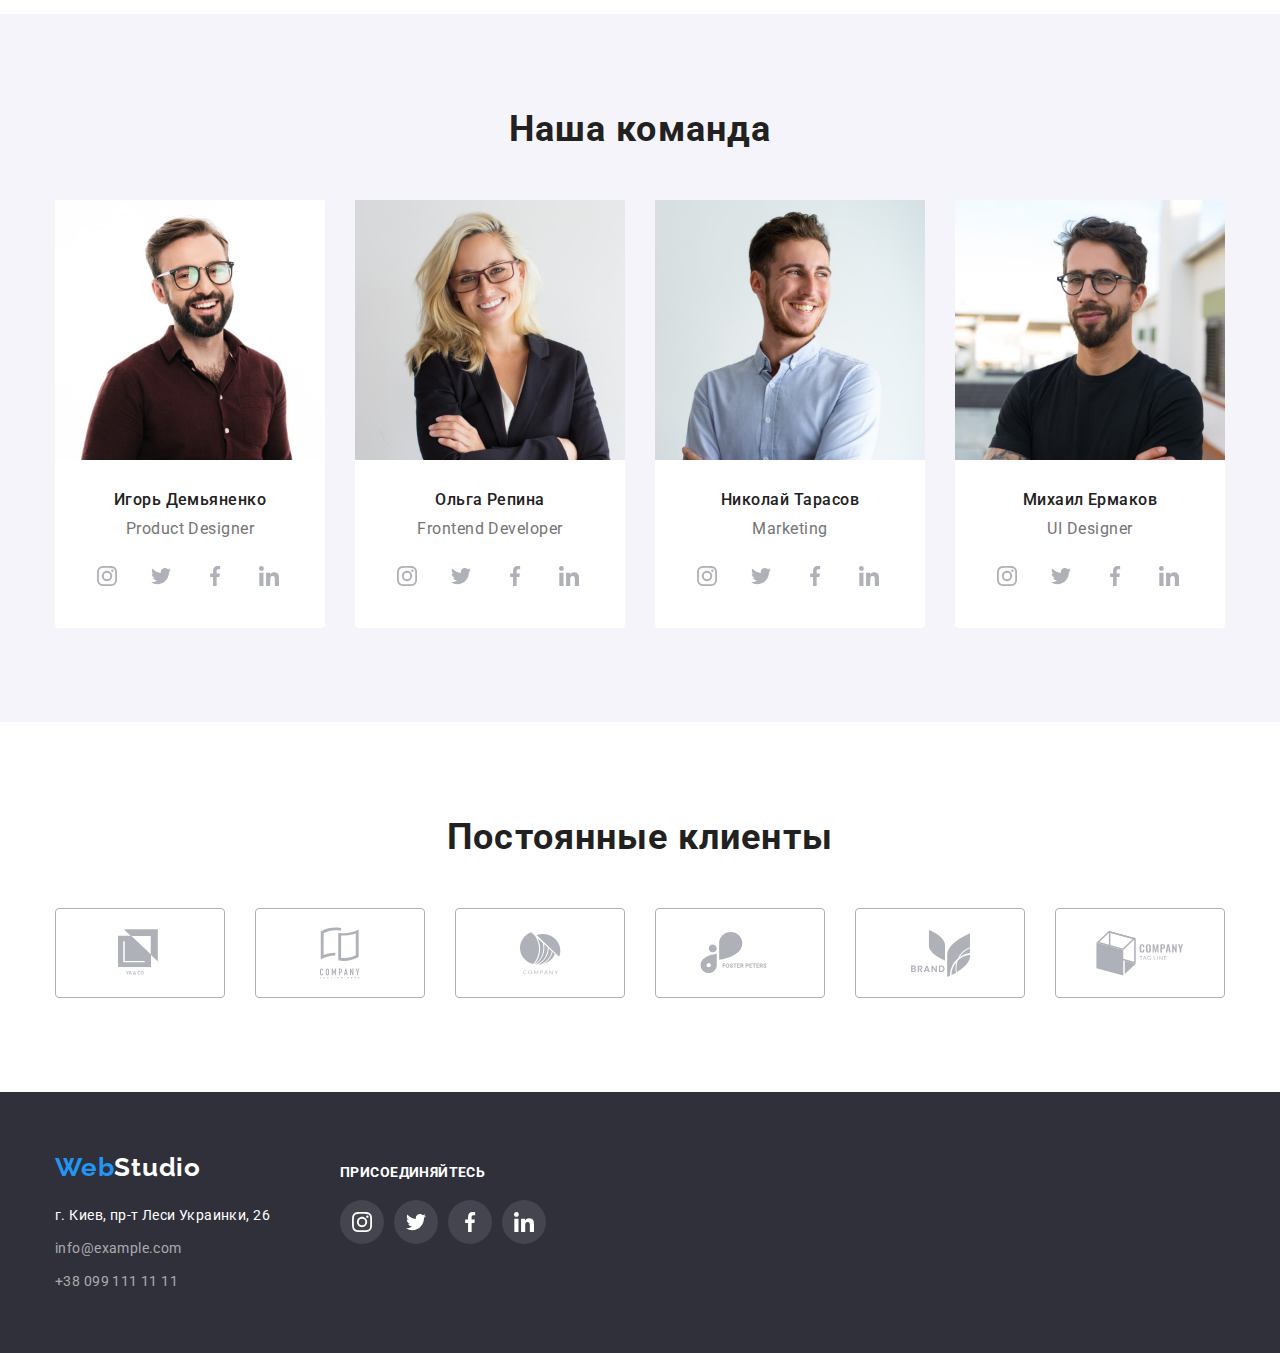
==== commit 6f524fbf: "upd styles, modal" ====
--- a/index.html
+++ b/index.html
@@ -68,6 +68,13 @@
         <!-- МОДАЛКА -->
         <div class="backdrop is-hidden" data-modal>
           <div class="modal">
+            <button type="button" class="button-modal-close" data-modal-close>
+              <svg width="11" height="11">
+                <use
+                  href="./images/icons/symbol-defs.svg#icon-close-modal"
+                ></use>
+              </svg>
+            </button>
             <p>
               Lorem ipsum dolor sit amet consectetur adipisicing elit. Nulla
               quis debitis quibusdam doloremque perspiciatis distinctio
@@ -77,15 +84,6 @@
               quae vitae dolor voluptatibus? Accusamus corrupti cumque odio
               illo.
             </p>
-            <button type="button" class="button-modal-close" data-modal-close>
-              <div>
-                <svg class="button-modal-close-icon" width="30" height="30">
-                  <use
-                    href="./images/icons/symbol-defs.svg#icon-close-modal"
-                  ></use>
-                </svg>
-              </div>
-            </button>
           </div>
         </div>
       </section>
--- a/css/styles.css
+++ b/css/styles.css
@@ -68,6 +68,7 @@
 /* MODALS */
 
 .backdrop {
+  z-index: 1000;
   position: fixed;
   top: 0;
   left: 0;
@@ -82,11 +83,13 @@
 
 .backdrop.is-hidden {
   opacity: 0;
+  visibility: hidden;
   pointer-events: none;
 }
 
 .backdrop.is-hidden .modal {
   transform: translate(-50%, -50%) scale(1.1);
+  opacity: 0;
 }
 
 .modal {
@@ -99,27 +102,30 @@
 
   padding: 40px;
 
-  background-color: #fff;
+  background-color: var(--background-white);
 
   transform: translate(-50%, -50%) scale(1);
-
-  transition: transform 250ms var(--func-cubic);
+  opacity: 1;
+  transition: transform 250ms var(--func-cubic), opacity 250ms var(--func-cubic);
 }
 
 .button-modal-close {
-  position: relative;
-
+  position: absolute;
+  top: 8px;
+  right: 8px;
+
+  display: flex;
+  justify-content: center;
+  align-items: center;
+
+  width: 30px;
+  height: 30px;
   border-radius: 50%;
-  color: #fff;
-}
-
-/* .button-modal-close div {
-  position: absolute;
-  top: 0;
-  left: 0;
-} */
-
-.button-modal-close-icon {
+  border: 1px solid rgba(0, 0, 0, 0.1);
+  background-color: var(--background-white);
+}
+
+.button-modal-close svg {
   fill: currentColor;
 }
 
@@ -383,6 +389,7 @@
 }
 
 .busy-section-list {
+  z-index: 2;
   display: flex;
   justify-content: space-between;
 }
@@ -392,7 +399,9 @@
 }
 
 .busy-section-list p {
+  z-index: 2;
   position: absolute;
+
   bottom: 0;
   padding-top: 27px;
   padding-bottom: 27px;
